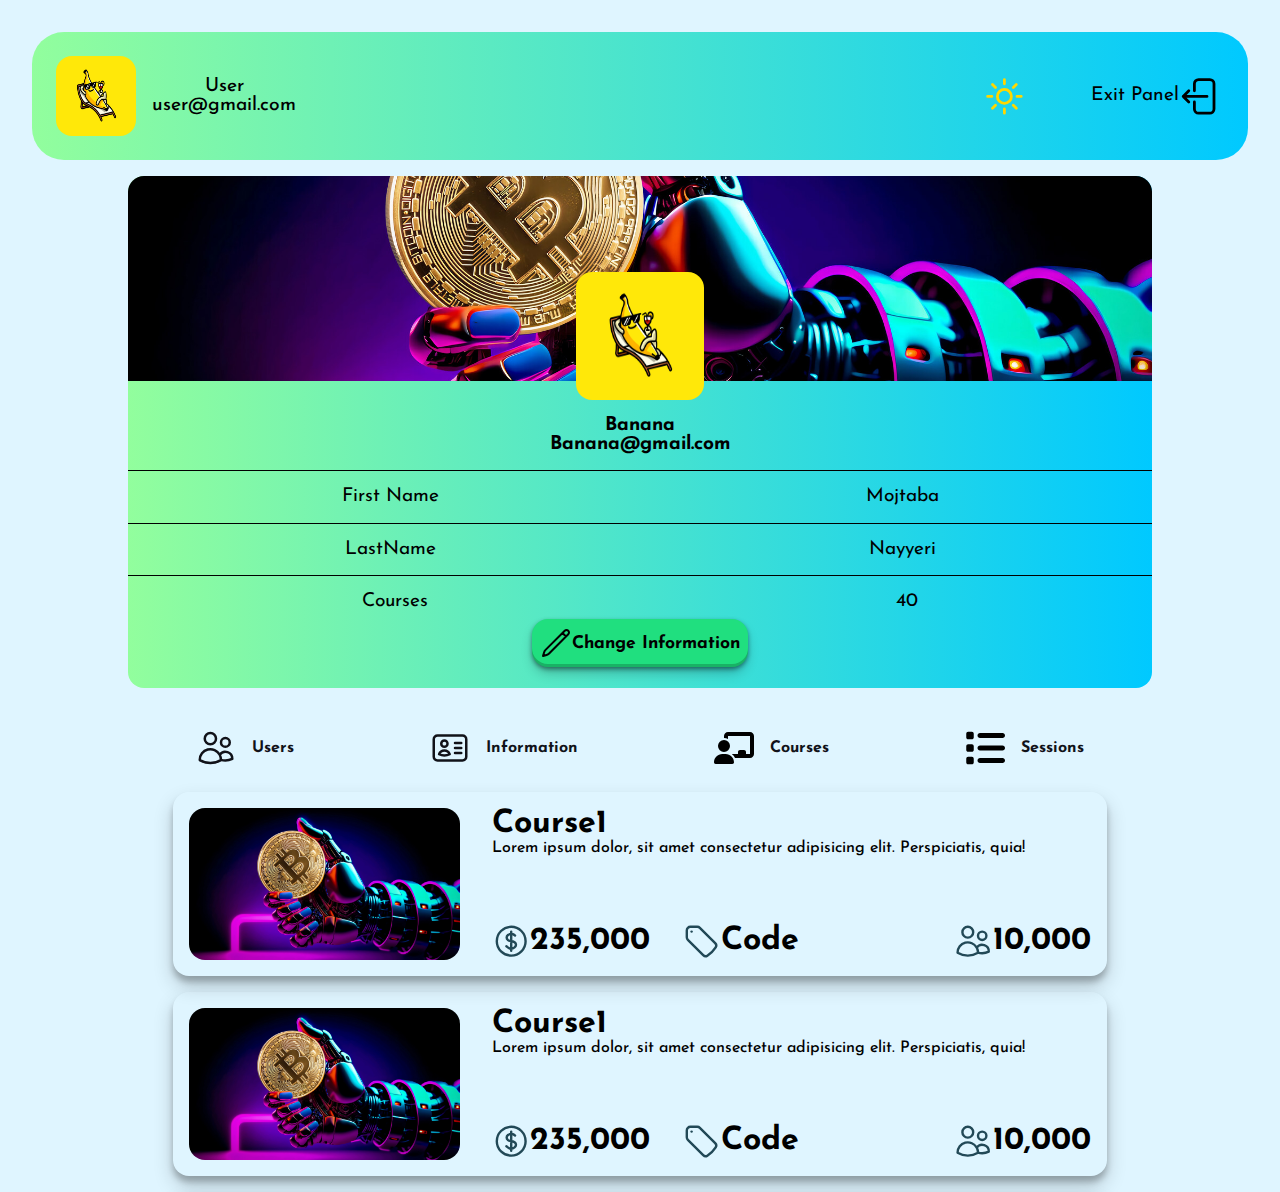
==== courses.html @ e2ca041e "Add Html Template And Css Styles For Courses Section" ====
<html lang="en">
  <head>
    <meta charset="UTF-8" />
    <meta name="viewport" content="width=device-width, initial-scale=1.0" />
    <title>Courses</title>
    <link rel="stylesheet" href="./css/courses.css" />
    <link rel="stylesheet" href="./css/responsive.css" />
  </head>
  <body>
    <svg class="svg-sprite">
      <symbol
        id="sun-icon"
        xmlns="http://www.w3.org/2000/svg"
        fill="none"
        viewBox="0 0 24 24"
        stroke-width="1.5"
        stroke="currentColor"
        class="w-6 h-6"
      >
        <path
          stroke-linecap="round"
          stroke-linejoin="round"
          d="M12 3v2.25m6.364.386-1.591 1.591M21 12h-2.25m-.386 6.364-1.591-1.591M12 18.75V21m-4.773-4.227-1.591 1.591M5.25 12H3m4.227-4.773L5.636 5.636M15.75 12a3.75 3.75 0 1 1-7.5 0 3.75 3.75 0 0 1 7.5 0Z"
        />
      </symbol>

      <symbol
        id="exit-icon"
        xmlns="http://www.w3.org/2000/svg"
        fill="none"
        viewBox="0 0 24 24"
        stroke-width="1.5"
        stroke="currentColor"
        class="w-6 h-6"
      >
        <path
          stroke-linecap="round"
          stroke-linejoin="round"
          d="M8.25 9V5.25A2.25 2.25 0 0 1 10.5 3h6a2.25 2.25 0 0 1 2.25 2.25v13.5A2.25 2.25 0 0 1 16.5 21h-6a2.25 2.25 0 0 1-2.25-2.25V15m-3 0-3-3m0 0 3-3m-3 3H15"
        />
      </symbol>

      <symbol
        id="user-icon"
        xmlns="http://www.w3.org/2000/svg"
        fill="none"
        viewBox="0 0 24 24"
        stroke-width="1.5"
        stroke="currentColor"
        class="w-6 h-6"
      >
        <path
          stroke-linecap="round"
          stroke-linejoin="round"
          d="M17.982 18.725A7.488 7.488 0 0 0 12 15.75a7.488 7.488 0 0 0-5.982 2.975m11.963 0a9 9 0 1 0-11.963 0m11.963 0A8.966 8.966 0 0 1 12 21a8.966 8.966 0 0 1-5.982-2.275M15 9.75a3 3 0 1 1-6 0 3 3 0 0 1 6 0Z"
        />
      </symbol>

      <symbol
        id="course-icon"
        xmlns="http://www.w3.org/2000/svg"
        viewBox="0 0 640 512"
      >
        <path
          d="M160 64c0-35.3 28.7-64 64-64H576c35.3 0 64 28.7 64 64V352c0 35.3-28.7 64-64 64H336.8c-11.8-25.5-29.9-47.5-52.4-64H384V320c0-17.7 14.3-32 32-32h64c17.7 0 32 14.3 32 32v32h64V64L224 64v49.1C205.2 102.2 183.3 96 160 96V64zm0 64a96 96 0 1 1 0 192 96 96 0 1 1 0-192zM133.3 352h53.3C260.3 352 320 411.7 320 485.3c0 14.7-11.9 26.7-26.7 26.7H26.7C11.9 512 0 500.1 0 485.3C0 411.7 59.7 352 133.3 352z"
        />
      </symbol>

      <symbol
        id="pen-icon"
        xmlns="http://www.w3.org/2000/svg"
        fill="none"
        viewBox="0 0 24 24"
        stroke-width="1.5"
        stroke="currentColor"
        class="w-6 h-6"
      >
        <path
          stroke-linecap="round"
          stroke-linejoin="round"
          d="m16.862 4.487 1.687-1.688a1.875 1.875 0 1 1 2.652 2.652L6.832 19.82a4.5 4.5 0 0 1-1.897 1.13l-2.685.8.8-2.685a4.5 4.5 0 0 1 1.13-1.897L16.863 4.487Zm0 0L19.5 7.125"
        />
      </symbol>

      <symbol
        id="users-icon"
        xmlns="http://www.w3.org/2000/svg"
        fill="none"
        viewBox="0 0 24 24"
        stroke-width="1.5"
        stroke="currentColor"
        class="w-6 h-6"
      >
        <path
          stroke-linecap="round"
          stroke-linejoin="round"
          d="M15 19.128a9.38 9.38 0 0 0 2.625.372 9.337 9.337 0 0 0 4.121-.952 4.125 4.125 0 0 0-7.533-2.493M15 19.128v-.003c0-1.113-.285-2.16-.786-3.07M15 19.128v.106A12.318 12.318 0 0 1 8.624 21c-2.331 0-4.512-.645-6.374-1.766l-.001-.109a6.375 6.375 0 0 1 11.964-3.07M12 6.375a3.375 3.375 0 1 1-6.75 0 3.375 3.375 0 0 1 6.75 0Zm8.25 2.25a2.625 2.625 0 1 1-5.25 0 2.625 2.625 0 0 1 5.25 0Z"
        />
      </symbol>

      <symbol
        id="info-icon"
        xmlns="http://www.w3.org/2000/svg"
        fill="none"
        viewBox="0 0 24 24"
        stroke-width="1.5"
        stroke="currentColor"
        class="w-6 h-6"
      >
        <path
          stroke-linecap="round"
          stroke-linejoin="round"
          d="M15 9h3.75M15 12h3.75M15 15h3.75M4.5 19.5h15a2.25 2.25 0 0 0 2.25-2.25V6.75A2.25 2.25 0 0 0 19.5 4.5h-15a2.25 2.25 0 0 0-2.25 2.25v10.5A2.25 2.25 0 0 0 4.5 19.5Zm6-10.125a1.875 1.875 0 1 1-3.75 0 1.875 1.875 0 0 1 3.75 0Zm1.294 6.336a6.721 6.721 0 0 1-3.17.789 6.721 6.721 0 0 1-3.168-.789 3.376 3.376 0 0 1 6.338 0Z"
        />
      </symbol>

      <symbol
        id="course-icon"
        xmlns="http://www.w3.org/2000/svg"
        viewBox="0 0 576 512"
      >
        <path
          d="M96 32C60.7 32 32 60.7 32 96V384H96V96l384 0V384h64V96c0-35.3-28.7-64-64-64H96zM224 384v32H32c-17.7 0-32 14.3-32 32s14.3 32 32 32H544c17.7 0 32-14.3 32-32s-14.3-32-32-32H416V384c0-17.7-14.3-32-32-32H256c-17.7 0-32 14.3-32 32z"
        />
      </symbol>

      <symbol
        id="session-icon"
        xmlns="http://www.w3.org/2000/svg"
        viewBox="0 0 512 512"
      >
        <path
          d="M40 48C26.7 48 16 58.7 16 72v48c0 13.3 10.7 24 24 24H88c13.3 0 24-10.7 24-24V72c0-13.3-10.7-24-24-24H40zM192 64c-17.7 0-32 14.3-32 32s14.3 32 32 32H480c17.7 0 32-14.3 32-32s-14.3-32-32-32H192zm0 160c-17.7 0-32 14.3-32 32s14.3 32 32 32H480c17.7 0 32-14.3 32-32s-14.3-32-32-32H192zm0 160c-17.7 0-32 14.3-32 32s14.3 32 32 32H480c17.7 0 32-14.3 32-32s-14.3-32-32-32H192zM16 232v48c0 13.3 10.7 24 24 24H88c13.3 0 24-10.7 24-24V232c0-13.3-10.7-24-24-24H40c-13.3 0-24 10.7-24 24zM40 368c-13.3 0-24 10.7-24 24v48c0 13.3 10.7 24 24 24H88c13.3 0 24-10.7 24-24V392c0-13.3-10.7-24-24-24H40z"
        />
      </symbol>

      <symbol
        id="search-icon"
        xmlns="http://www.w3.org/2000/svg"
        fill="none"
        viewBox="0 0 24 24"
        stroke-width="1.5"
        stroke="currentColor"
        class="w-6 h-6"
      >
        <path
          stroke-linecap="round"
          stroke-linejoin="round"
          d="m21 21-5.197-5.197m0 0A7.5 7.5 0 1 0 5.196 5.196a7.5 7.5 0 0 0 10.607 10.607Z"
        />
      </symbol>

      <symbol
        id="tab-user-icon"
        xmlns="http://www.w3.org/2000/svg"
        fill="none"
        viewBox="0 0 24 24"
        stroke-width="1.5"
        stroke="currentColor"
        class="w-6 h-6"
      >
        <path
          stroke-linecap="round"
          stroke-linejoin="round"
          d="M17.982 18.725A7.488 7.488 0 0 0 12 15.75a7.488 7.488 0 0 0-5.982 2.975m11.963 0a9 9 0 1 0-11.963 0m11.963 0A8.966 8.966 0 0 1 12 21a8.966 8.966 0 0 1-5.982-2.275M15 9.75a3 3 0 1 1-6 0 3 3 0 0 1 6 0Z"
        />
      </symbol>

      <symbol
        id="tab-eye-icon"
        xmlns="http://www.w3.org/2000/svg"
        fill="none"
        viewBox="0 0 24 24"
        stroke-width="1.5"
        stroke="currentColor"
        class="w-6 h-6"
      >
        <path
          stroke-linecap="round"
          stroke-linejoin="round"
          d="M2.036 12.322a1.012 1.012 0 0 1 0-.639C3.423 7.51 7.36 4.5 12 4.5c4.638 0 8.573 3.007 9.963 7.178.07.207.07.431 0 .639C20.577 16.49 16.64 19.5 12 19.5c-4.638 0-8.573-3.007-9.963-7.178Z"
        />
        <path
          stroke-linecap="round"
          stroke-linejoin="round"
          d="M15 12a3 3 0 1 1-6 0 3 3 0 0 1 6 0Z"
        />
      </symbol>

      <symbol
        id="tab-email-icon"
        xmlns="http://www.w3.org/2000/svg"
        fill="none"
        viewBox="0 0 24 24"
        stroke-width="1.5"
        stroke="currentColor"
        class="w-6 h-6"
      >
        <path
          stroke-linecap="round"
          stroke-linejoin="round"
          d="M21.75 6.75v10.5a2.25 2.25 0 0 1-2.25 2.25h-15a2.25 2.25 0 0 1-2.25-2.25V6.75m19.5 0A2.25 2.25 0 0 0 19.5 4.5h-15a2.25 2.25 0 0 0-2.25 2.25m19.5 0v.243a2.25 2.25 0 0 1-1.07 1.916l-7.5 4.615a2.25 2.25 0 0 1-2.36 0L3.32 8.91a2.25 2.25 0 0 1-1.07-1.916V6.75"
        />
      </symbol>

      <symbol
        id="money-icon"
        xmlns="http://www.w3.org/2000/svg"
        fill="none"
        viewBox="0 0 24 24"
        stroke-width="1.5"
        stroke="currentColor"
        class="w-6 h-6"
      >
        <path
          stroke-linecap="round"
          stroke-linejoin="round"
          d="M12 6v12m-3-2.818.879.659c1.171.879 3.07.879 4.242 0 1.172-.879 1.172-2.303 0-3.182C13.536 12.219 12.768 12 12 12c-.725 0-1.45-.22-2.003-.659-1.106-.879-1.106-2.303 0-3.182s2.9-.879 4.006 0l.415.33M21 12a9 9 0 1 1-18 0 9 9 0 0 1 18 0Z"
        />
      </symbol>

      <symbol
        id="category-icon"
        xmlns="http://www.w3.org/2000/svg"
        fill="none"
        viewBox="0 0 24 24"
        stroke-width="1.5"
        stroke="currentColor"
        class="w-6 h-6"
      >
        <path
          stroke-linecap="round"
          stroke-linejoin="round"
          d="M9.568 3H5.25A2.25 2.25 0 0 0 3 5.25v4.318c0 .597.237 1.17.659 1.591l9.581 9.581c.699.699 1.78.872 2.607.33a18.095 18.095 0 0 0 5.223-5.223c.542-.827.369-1.908-.33-2.607L11.16 3.66A2.25 2.25 0 0 0 9.568 3Z"
        />
        <path
          stroke-linecap="round"
          stroke-linejoin="round"
          d="M6 6h.008v.008H6V6Z"
        />
      </symbol>

      <symbol
        id="users-icon"
        xmlns="http://www.w3.org/2000/svg"
        fill="none"
        viewBox="0 0 24 24"
        stroke-width="1.5"
        stroke="currentColor"
        class="w-6 h-6"
      >
        <path
          stroke-linecap="round"
          stroke-linejoin="round"
          d="M18 18.72a9.094 9.094 0 0 0 3.741-.479 3 3 0 0 0-4.682-2.72m.94 3.198.001.031c0 .225-.012.447-.037.666A11.944 11.944 0 0 1 12 21c-2.17 0-4.207-.576-5.963-1.584A6.062 6.062 0 0 1 6 18.719m12 0a5.971 5.971 0 0 0-.941-3.197m0 0A5.995 5.995 0 0 0 12 12.75a5.995 5.995 0 0 0-5.058 2.772m0 0a3 3 0 0 0-4.681 2.72 8.986 8.986 0 0 0 3.74.477m.94-3.197a5.971 5.971 0 0 0-.94 3.197M15 6.75a3 3 0 1 1-6 0 3 3 0 0 1 6 0Zm6 3a2.25 2.25 0 1 1-4.5 0 2.25 2.25 0 0 1 4.5 0Zm-13.5 0a2.25 2.25 0 1 1-4.5 0 2.25 2.25 0 0 1 4.5 0Z"
        />
      </symbol>

      <symbol
        id="plus-icon"
        xmlns="http://www.w3.org/2000/svg"
        fill="none"
        viewBox="0 0 24 24"
        stroke-width="1.5"
        stroke="currentColor"
        class="w-6 h-6"
      >
        <path
          stroke-linecap="round"
          stroke-linejoin="round"
          d="M12 4.5v15m7.5-7.5h-15"
        />
      </symbol>
    </svg>

    <header class="header">
      <div class="container">
        <div class="header__wrapper">
          <div class="header__left">
            <div class="header__left-image">
              <img
                src="./images/banana.png"
                alt="user"
                class="header__left-image-img"
              />
            </div>
            <div class="header__left__infos">
              <span class="header__left__infos-username">user</span>
              <span class="header__left__infos-email">user@gmail.com</span>
            </div>
          </div>

          <div class="header__right">
            <span class="header__right__dark-light">
              <svg>
                <use href="#sun-icon"></use>
              </svg>
            </span>
            <span class="header__right__exit">
              Exit Panel

              <svg>
                <use href="#exit-icon"></use>
              </svg>
            </span>
          </div>
        </div>
      </div>
    </header>

    <main class="main">
      <div class="container">
        <div class="main__wrapper">
          <section class="user-info">
            <div class="user-info__top">
              <img
                src="./images/banana.png"
                alt="user"
                class="user-info__top-image"
              />
            </div>

            <div class="user-info__bottom">
              <div class="user-info__bottom-user">
                <span class="user-info__bottom-user-name">Banana</span>
                <span class="user-info__bottom-user-mail"
                  >Banana@gmail.com</span
                >
              </div>

              <div class="user-info__bottom__all-info">
                <div class="user-info__bottom__all-info__name">
                  <span class="user-info__bottom__all-info__name-text">
                    First Name
                  </span>
                  <span class="user-info__bottom__all-info__name-value">
                    Mojtaba
                  </span>
                </div>

                <div class="user-info__bottom__all-info__last-name">
                  <span class="user-info__bottom__all-info__last-name-text">
                    LastName
                  </span>
                  <span class="user-info__bottom__all-info__last-name-value">
                    Nayyeri
                  </span>
                </div>

                <div class="user-info__bottom__all-info__courses">
                  <span class="user-info__bottom__all-info__courses-text">
                    Courses
                  </span>
                  <span class="user-info__bottom__all-info__courses-value">
                    40
                  </span>
                </div>
              </div>
              <button class="user-info__bottom-btn">
                <svg>
                  <use href="#pen-icon"></use>
                </svg>
                Change Information
              </button>
            </div>
          </section>
          <!-- ! ////Tabs//// -->
          <section class="tabs">
            <div class="tabs__wrapper">
              <ul class="tabs__list">
                <li class="tabs__list__item">
                  <a href="#" class="tabs__list__item-link">
                    <svg>
                      <use href="#users-icon"></use>
                    </svg>
                    Users
                  </a>
                </li>
                <li class="tabs__list__item">
                  <a href="#" class="tabs__list__item-link">
                    <svg>
                      <use href="#info-icon"></use>
                    </svg>
                    Information
                  </a>
                </li>
                <li class="tabs__list__item">
                  <a href="#" class="tabs__list__item-link">
                    <svg>
                      <use href="#course-icon"></use>
                    </svg>
                    Courses
                  </a>
                </li>
                <li class="tabs__list__item">
                  <a href="#" class="tabs__list__item-link">
                    <svg>
                      <use href="#session-icon"></use>
                    </svg>
                    Sessions
                  </a>
                </li>
              </ul>
            </div>
            <!-- ! ////Courses//// -->
            <section class="courses">
              <div class="courses__item">
                <div class="courses__item__left">
                  <img
                    src="./images/bitcoin-robot.jpg"
                    alt="course"
                    class="courses__item__left-image"
                  />
                </div>

                <div class="courses__item__right">
                  <div class="courses__item__right__top">
                    <span class="courses__item__right__top-title">
                      Course1
                    </span>
                    <p class="courses__item__right__top-text">
                      Lorem ipsum dolor, sit amet consectetur adipisicing elit.
                      Perspiciatis, quia!
                    </p>
                  </div>

                  <div class="courses__item__right__bottom">
                    <div class="courses__item__right__bottom__left">
                      <span class="courses__item__right__bottom__left-price">
                        <svg>
                          <use href="#money-icon"></use>
                        </svg>
                        235,000
                      </span>
                      <span class="courses__item__right__bottom__left-category">
                        <svg>
                          <use href="#category-icon"></use>
                        </svg>
                        Code
                      </span>
                    </div>

                    <div class="courses__item__right__bottom__right">
                      <span class="courses__item__right__bottom__right-users">
                        <svg>
                          <use href="#users-icon"></use>
                        </svg>
                        10,000
                      </span>
                    </div>
                  </div>
                </div>
              </div>

              <div class="courses__item">
                <div class="courses__item__left">
                  <img
                    src="./images/bitcoin-robot.jpg"
                    alt="course"
                    class="courses__item__left-image"
                  />
                </div>

                <div class="courses__item__right">
                  <div class="courses__item__right__top">
                    <span class="courses__item__right__top-title">
                      Course1
                    </span>
                    <p class="courses__item__right__top-text">
                      Lorem ipsum dolor, sit amet consectetur adipisicing elit.
                      Perspiciatis, quia!
                    </p>
                  </div>

                  <div class="courses__item__right__bottom">
                    <div class="courses__item__right__bottom__left">
                      <span class="courses__item__right__bottom__left-price">
                        <svg>
                          <use href="#money-icon"></use>
                        </svg>
                        235,000
                      </span>
                      <span class="courses__item__right__bottom__left-category">
                        <svg>
                          <use href="#category-icon"></use>
                        </svg>
                        Code
                      </span>
                    </div>

                    <div class="courses__item__right__bottom__right">
                      <span class="courses__item__right__bottom__right-users">
                        <svg>
                          <use href="#users-icon"></use>
                        </svg>
                        10,000
                      </span>
                    </div>
                  </div>
                </div>
              </div>

              <div class="courses__item">
                <div class="courses__item__left">
                  <img
                    src="./images/bitcoin-robot.jpg"
                    alt="course"
                    class="courses__item__left-image"
                  />
                </div>

                <div class="courses__item__right">
                  <div class="courses__item__right__top">
                    <span class="courses__item__right__top-title">
                      Course1
                    </span>
                    <p class="courses__item__right__top-text">
                      Lorem ipsum dolor, sit amet consectetur adipisicing elit.
                      Perspiciatis, quia!
                    </p>
                  </div>

                  <div class="courses__item__right__bottom">
                    <div class="courses__item__right__bottom__left">
                      <span class="courses__item__right__bottom__left-price">
                        <svg>
                          <use href="#money-icon"></use>
                        </svg>
                        235,000
                      </span>
                      <span class="courses__item__right__bottom__left-category">
                        <svg>
                          <use href="#category-icon"></use>
                        </svg>
                        Code
                      </span>
                    </div>

                    <div class="courses__item__right__bottom__right">
                      <span class="courses__item__right__bottom__right-users">
                        <svg>
                          <use href="#users-icon"></use>
                        </svg>
                        10,000
                      </span>
                    </div>
                  </div>
                </div>
              </div>

              <div class="courses__item">
                <div class="courses__item__left">
                  <img
                    src="./images/bitcoin-robot.jpg"
                    alt="course"
                    class="courses__item__left-image"
                  />
                </div>

                <div class="courses__item__right">
                  <div class="courses__item__right__top">
                    <span class="courses__item__right__top-title">
                      Course1
                    </span>
                    <p class="courses__item__right__top-text">
                      Lorem ipsum dolor, sit amet consectetur adipisicing elit.
                      Perspiciatis, quia!
                    </p>
                  </div>

                  <div class="courses__item__right__bottom">
                    <div class="courses__item__right__bottom__left">
                      <span class="courses__item__right__bottom__left-price">
                        <svg>
                          <use href="#money-icon"></use>
                        </svg>
                        235,000
                      </span>
                      <span class="courses__item__right__bottom__left-category">
                        <svg>
                          <use href="#category-icon"></use>
                        </svg>
                        Code
                      </span>
                    </div>

                    <div class="courses__item__right__bottom__right">
                      <span class="courses__item__right__bottom__right-users">
                        <svg>
                          <use href="#users-icon"></use>
                        </svg>
                        10,000
                      </span>
                    </div>
                  </div>
                </div>
              </div>

              <button class="courses-btn">
                <svg>
                  <use href="#plus-icon"></use>
                </svg>
                Add New Course
              </button>
            </section>
          </section>
        </div>
      </div>
    </main>
  </body>
</html>
---- css/courses.css ----
/* ! Imports */
@import "./reset.css";
@import "./fonts.css";
@import "./header.css";
@import "./side-info.css";

:root {
  --mercury: #e5e5e5;
  --blueDianne: #224957;
  --aquaGreen: #20df7f;
  --white: #ffffff;
  --black: #111219;
  --strawberry: #ff204e;
  --pattensBlue: #dff5ff;
}
.title {
  font-size: 14rem;
}
.svg-box {
  display: none;
}

body {
  background-color: var(--pattensBlue);
}
.container {
  max-width: 1400px;
  margin: 0 auto;
}
.svg-sprite {
  display: none;
}

/* ! Courses Section */
.courses {
  height: 26rem;
  overflow-y: scroll;
}
.courses::-webkit-scrollbar {
  background-color: var(--pattensBlue);
}
.courses::-webkit-scrollbar-thumb {
  background: rgb(146, 254, 157);
  background: linear-gradient(
    90deg,
    rgba(146, 254, 157, 1) 0%,
    rgba(0, 201, 255, 1) 100%
  );
  border-radius: 1rem;
}

.courses__item {
  width: 88%;
  margin: 0 auto;
  display: flex;
  margin-top: 1rem;
  box-shadow: rgba(0, 0, 0, 0.19) 0px 10px 20px, rgba(0, 0, 0, 0.23) 0px 6px 6px;
  padding: 1rem;
  border-radius: 1rem;
}

.courses__item__left {
  width: 30%;
}

.courses__item__right {
  width: 70%;
}

.courses__item__left-image {
  width: 100%;
  border-radius: 1rem;
}

.courses__item__right {
  display: flex;
  flex-direction: column;
  justify-content: space-between;
}

.courses__item__right__top-title {
  font-size: 2rem;
  margin-left: 2rem;
  font-family: "josefin-bold", Courier, monospace;
}

.courses__item__right__top-text {
  margin-left: 2rem;
  font-family: "josefin-medium", Courier, monospace;
}

.courses__item__right__bottom {
  display: flex;
  align-items: center;
  justify-content: space-between;
}
.courses__item__right__bottom svg {
  width: 2.4rem;
  height: 2.4rem;
  color: var(--blueDianne);
}

.courses__item__right__bottom__left {
  display: flex;
  align-items: center;
}
.courses__item__right__bottom__left-price {
  display: flex;
  align-items: center;
  margin-right: 2rem;
  margin-left: 2rem;
  font-family: "josefin-bold", Courier, monospace;
  font-size: 2rem;
}

.courses__item__right__bottom__left-category {
  display: flex;
  align-items: center;
  font-size: 2rem;
  font-family: "josefin-bold", Courier, monospace;
}

.courses__item__right__bottom__right-users {
  display: flex;
  align-items: center;
  font-size: 2rem;
  font-family: "josefin-bold", Courier, monospace;
}

.courses-btn {
  display: flex;
  align-items: center;
  justify-content: center;
  margin: 0 auto;
  margin-top: 2rem;
  margin-bottom: 2rem;
  padding: 0.5rem;
  width: 16rem;
  font-family: "josefin-bold", Courier, monospace;
  font-size: 1.4rem;
  border: none;
  outline: none;
  border-radius: 1rem;
  background-color: var(--aquaGreen);
  box-shadow: rgba(0, 0, 0, 0.4) 0px 2px 4px,
    rgba(0, 0, 0, 0.3) 0px 7px 13px -3px, rgba(0, 0, 0, 0.2) 0px -3px 0px inset;
  cursor: pointer;
  transition: all 140ms ease-in;
}
.courses-btn:hover {
  box-shadow: none;
  transform: scale(1.04);
}
.courses-btn svg {
  width: 2rem;
  height: 2rem;
}
---- css/responsive.css ----
/*! ==============================Responsive MediaQueries ================================ */

/* *  ------------------------1400px------------------------ */
@media screen and (max-width: 1400px) {
  /* ! Header Section */
  .header {
    margin-right: 2rem;
    margin-left: 2rem;
  }
  /*! Users Section */
  .main__wrapper {
    flex-direction: column;
  }
  .user-info {
    width: 80%;
    margin: 0 auto;
    margin-top: 1rem;
  }
  .tabs {
    width: 80%;
    margin: 0 auto;
    margin-top: 2rem;
  }
  .user-info__bottom {
    width: 100%;
  }
  .user-info__bottom-btn {
    margin: 0 auto;
    margin-top: 0.5rem;
  }
}

/* *  ------------------------1280px------------------------ */
@media screen and (max-width: 1280px) {
}

/* *  ------------------------1255px------------------------ */
@media screen and (max-width: 1255px) {
  /* ! Information Section */
  .inforamtion__form__row1__inputs {
    flex-direction: column;
  }
  .inforamtion__form input {
    width: 100%;
  }
  .inforamtion__form__row2{
    margin-top: 4rem;
  }
}

/* *  ------------------------1230px------------------------ */

@media screen and (max-width: 1230px) {
}

/* *  ------------------------1200px------------------------ */
@media screen and (max-width: 1200px) {
}

/* *  ------------------------1140px------------------------ */
@media screen and (max-width: 1140px) {
}

/* *  ------------------------980px------------------------ */
@media screen and (max-width: 980px) {
    /* ! Information Section */
    .inforamtion__form__row1__inputs {
      flex-direction: column;
    }
    .inforamtion__form input {
      width: 100%;
    }
    .inforamtion__form__row2 input{
      width: 100%;
    }
    .inforamtion{
      padding: 1rem;
    }
    .inforamtion__form__row2__inputs{
      flex-direction: column;
    }
    .inforamtion__form__row3{
      margin-top: 8rem;
    }

}

/* *  ------------------------945px------------------------ */
@media screen and (max-width: 945px) {
}

/* *  ------------------------940px------------------------ */
@media screen and (max-width: 940px) {
}

/* *  ------------------------910px------------------------ */
@media screen and (max-width: 910px) {
}

/* *  ------------------------900px------------------------ */
@media screen and (max-width: 900px) {
}

/* *  ------------------------925px------------------------ */
@media screen and (max-width: 925px) {
}
/* *  ------------------------880px------------------------ */
@media screen and (max-width: 880px) {
}

/* *  ------------------------840px------------------------ */
@media screen and (max-width: 840px) {
}

/* *  ------------------------805px------------------------ */
@media screen and (max-width: 805px) {
  /*! Users Section */
  .users__list__item {
    flex-direction: column;
  }
  .users__list__item-left {
    margin-bottom: 1rem;
  }
  .tabs__list {
    flex-wrap: wrap;
  }
  .tabs__list__item {
    margin-bottom: 1rem;
  }
}

/* *  ------------------------740px------------------------ */
@media screen and (max-width: 740px) {
  /* ! Header Section */
  .header__wrapper {
    flex-direction: column;
  }
  .header__left {
    width: 20rem;
    margin: 0 auto;
    margin-bottom: 2rem;
  }
  .header__right {
    margin: 0 auto;
  }
}

/* *  ------------------------688px------------------------ */
@media screen and (max-width: 680px) {
  /* ! Login Page */
  .form {
    width: 28rem;
  }
}

/* *  ------------------------660px------------------------ */
@media screen and (max-width: 660px) {
}

/* *  ------------------------635px------------------------ */
@media screen and (max-width: 635px) {
}

/* *  ------------------------620px------------------------ */
@media screen and (max-width: 620px) {
}

/* *  ------------------------610px------------------------ */
@media screen and (max-width: 610px) {
}

/* *  ------------------------572px------------------------ */
@media screen and (max-width: 572px) {
  /* ! Login Page */
  .form {
    width: 24rem;
  }
}

/* *  ------------------------560px------------------------ */
@media screen and (max-width: 560px) {
}

/* *  ------------------------540px------------------------ */
@media screen and (max-width: 540px) {
}

/* *  ------------------------530px------------------------ */
@media screen and (max-width: 530px) {
  .form__reminder {
    flex-direction: column;
  }
  .form__reminder-box {
    margin-bottom: 2rem;
  }
}

/* *  ------------------------520px------------------------ */
@media screen and (max-width: 520px) {
  /* ! Login Page */
  .form input {
    padding: 1rem 5rem;
  }
    /* ! Information Section */
.inforamtion__form-btn{
  width: 12rem;
  font-size: 1.2rem;
}
}

/* *  ------------------------500px------------------------ */
@media screen and (max-width: 500px) {
  /* ! Login Page */
  .form {
    width: 18rem;
  }
  .form__user-row-icon,
  .form__password-row-icon,
  .form__email-row-icon {
    right: 3.4rem;
  }
  .form-btn {
    padding: 1rem 4rem;
  }
  /* ! Header Section */
  .header__left {
    width: 15rem;
  }
  .header__right__exit {
    flex-direction: column;
  }
  .header__right__exit svg {
    width: 2rem;
    height: 2rem;
  }
  /*! Users Section */
  .users__list__item-right {
    flex-direction: column;
  }
  .users__list__item-right-edit {
    display: block;
    margin: 0 auto;
    margin-bottom: 1rem;
  }
  .users__searchbox-btn {
    width: 8rem;
    flex-direction: column;
  }
}

/* *  ------------------------450px------------------------ */
@media screen and (max-width: 450px) {
}

/* *  ------------------------435px------------------------ */
@media screen and (max-width: 435px) {
  /* ! Login Page */
  .form input {
    padding: 1rem 2.8rem;
  }
  .form__user-row-icon,
  .form__password-row-icon,
  .form__email-row-icon {
    right: 3.4rem;
  }
}

/* *  ------------------------414px------------------------ */
@media screen and (max-width: 414px) {
  .form {
    width: 16rem;
  }
  .header__title,
  .form__title {
    font-size: 2rem;
  }
}

/* *  ------------------------400px------------------------ */
@media screen and (max-width: 400px) {
}

/* *  ------------------------380px------------------------ */
@media screen and (max-width: 380px) {
}

/* *  ------------------------365px------------------------ */
@media screen and (max-width: 365px) {
}
/* *  ------------------------357px------------------------ */
@media screen and (max-width: 357px) {
}

/* *  ------------------------336px------------------------ */
@media screen and (max-width: 336px) {
}

/* *  ------------------------305px------------------------ */
@media screen and (max-width: 305px) {
}

/* *  ------------------------294px------------------------ */
@media screen and (max-width: 294px) {
}

/* *  ------------------------240px------------------------ */
@media screen and (max-width: 240px) {
}
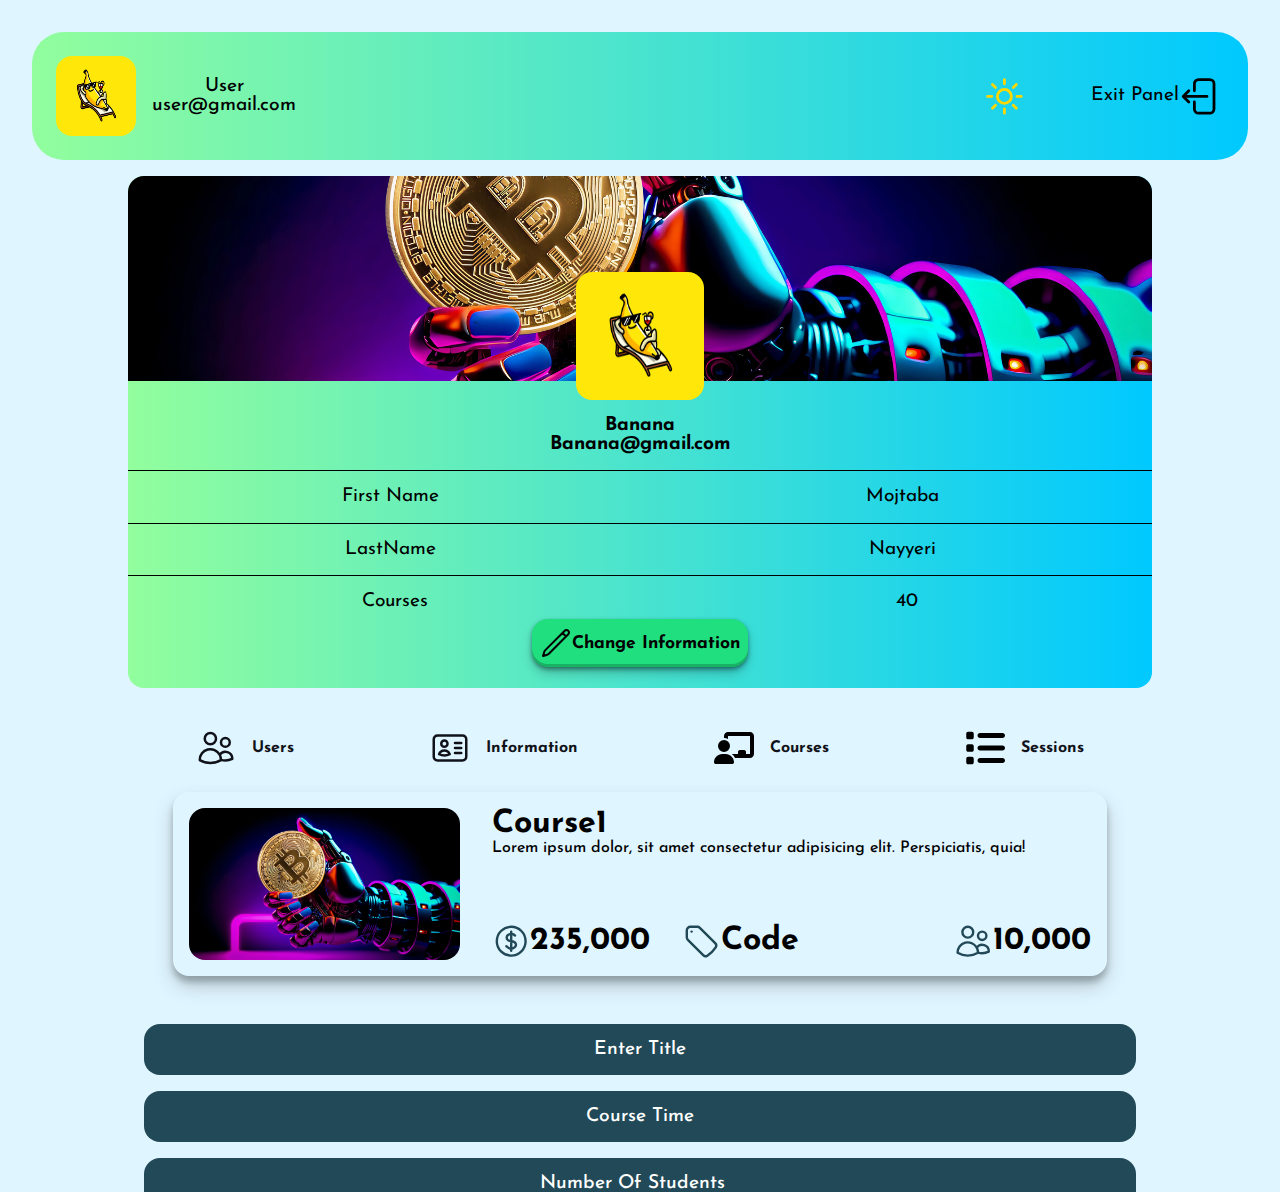
==== commit 28c7de59: "Add html Template And Css Styles For Course Modal" ====
--- a/courses.html
+++ b/courses.html
@@ -369,7 +369,7 @@
             <div class="tabs__wrapper">
               <ul class="tabs__list">
                 <li class="tabs__list__item">
-                  <a href="#" class="tabs__list__item-link">
+                  <a href="./users.html" class="tabs__list__item-link">
                     <svg>
                       <use href="#users-icon"></use>
                     </svg>
@@ -377,7 +377,7 @@
                   </a>
                 </li>
                 <li class="tabs__list__item">
-                  <a href="#" class="tabs__list__item-link">
+                  <a href="./information.html" class="tabs__list__item-link">
                     <svg>
                       <use href="#info-icon"></use>
                     </svg>
@@ -385,7 +385,7 @@
                   </a>
                 </li>
                 <li class="tabs__list__item">
-                  <a href="#" class="tabs__list__item-link">
+                  <a href="./courses.html" class="tabs__list__item-link">
                     <svg>
                       <use href="#course-icon"></use>
                     </svg>
@@ -393,7 +393,7 @@
                   </a>
                 </li>
                 <li class="tabs__list__item">
-                  <a href="#" class="tabs__list__item-link">
+                  <a href="./sessions.html" class="tabs__list__item-link">
                     <svg>
                       <use href="#session-icon"></use>
                     </svg>
@@ -452,160 +452,45 @@
                 </div>
               </div>
 
-              <div class="courses__item">
-                <div class="courses__item__left">
-                  <img
-                    src="./images/bitcoin-robot.jpg"
-                    alt="course"
-                    class="courses__item__left-image"
-                  />
-                </div>
-
-                <div class="courses__item__right">
-                  <div class="courses__item__right__top">
-                    <span class="courses__item__right__top-title">
-                      Course1
-                    </span>
-                    <p class="courses__item__right__top-text">
-                      Lorem ipsum dolor, sit amet consectetur adipisicing elit.
-                      Perspiciatis, quia!
-                    </p>
-                  </div>
-
-                  <div class="courses__item__right__bottom">
-                    <div class="courses__item__right__bottom__left">
-                      <span class="courses__item__right__bottom__left-price">
-                        <svg>
-                          <use href="#money-icon"></use>
-                        </svg>
-                        235,000
-                      </span>
-                      <span class="courses__item__right__bottom__left-category">
-                        <svg>
-                          <use href="#category-icon"></use>
-                        </svg>
-                        Code
-                      </span>
-                    </div>
-
-                    <div class="courses__item__right__bottom__right">
-                      <span class="courses__item__right__bottom__right-users">
-                        <svg>
-                          <use href="#users-icon"></use>
-                        </svg>
-                        10,000
-                      </span>
-                    </div>
-                  </div>
-                </div>
+
+
+              <div class="course__add-modal">
+                <input
+                  placeholder="Enter Title"
+                  type="text"
+                  class="course__add-modal-title"
+                />
+                <input
+                  placeholder="Course Time"
+                  type="text"
+                  class="course__add-modal-time"
+                />
+
+                <input
+                  placeholder="Number Of Students"
+                  type="number"
+                  class="course__add-modal-students"
+                />
+
+                <input
+                  placeholder="Enter Category"
+                  type="text"
+                  class="course__add-modal-category"
+                />
+                <textarea class="course__add-modal-body" placeholder="Enter Description" ></textarea>
+                <button class="courses-btn">
+                  <svg>
+                    <use href="#plus-icon"></use>
+                  </svg>
+                  Add New Course
+                </button>
               </div>
-
-              <div class="courses__item">
-                <div class="courses__item__left">
-                  <img
-                    src="./images/bitcoin-robot.jpg"
-                    alt="course"
-                    class="courses__item__left-image"
-                  />
-                </div>
-
-                <div class="courses__item__right">
-                  <div class="courses__item__right__top">
-                    <span class="courses__item__right__top-title">
-                      Course1
-                    </span>
-                    <p class="courses__item__right__top-text">
-                      Lorem ipsum dolor, sit amet consectetur adipisicing elit.
-                      Perspiciatis, quia!
-                    </p>
-                  </div>
-
-                  <div class="courses__item__right__bottom">
-                    <div class="courses__item__right__bottom__left">
-                      <span class="courses__item__right__bottom__left-price">
-                        <svg>
-                          <use href="#money-icon"></use>
-                        </svg>
-                        235,000
-                      </span>
-                      <span class="courses__item__right__bottom__left-category">
-                        <svg>
-                          <use href="#category-icon"></use>
-                        </svg>
-                        Code
-                      </span>
-                    </div>
-
-                    <div class="courses__item__right__bottom__right">
-                      <span class="courses__item__right__bottom__right-users">
-                        <svg>
-                          <use href="#users-icon"></use>
-                        </svg>
-                        10,000
-                      </span>
-                    </div>
-                  </div>
-                </div>
-              </div>
-
-              <div class="courses__item">
-                <div class="courses__item__left">
-                  <img
-                    src="./images/bitcoin-robot.jpg"
-                    alt="course"
-                    class="courses__item__left-image"
-                  />
-                </div>
-
-                <div class="courses__item__right">
-                  <div class="courses__item__right__top">
-                    <span class="courses__item__right__top-title">
-                      Course1
-                    </span>
-                    <p class="courses__item__right__top-text">
-                      Lorem ipsum dolor, sit amet consectetur adipisicing elit.
-                      Perspiciatis, quia!
-                    </p>
-                  </div>
-
-                  <div class="courses__item__right__bottom">
-                    <div class="courses__item__right__bottom__left">
-                      <span class="courses__item__right__bottom__left-price">
-                        <svg>
-                          <use href="#money-icon"></use>
-                        </svg>
-                        235,000
-                      </span>
-                      <span class="courses__item__right__bottom__left-category">
-                        <svg>
-                          <use href="#category-icon"></use>
-                        </svg>
-                        Code
-                      </span>
-                    </div>
-
-                    <div class="courses__item__right__bottom__right">
-                      <span class="courses__item__right__bottom__right-users">
-                        <svg>
-                          <use href="#users-icon"></use>
-                        </svg>
-                        10,000
-                      </span>
-                    </div>
-                  </div>
-                </div>
-              </div>
-
-              <button class="courses-btn">
-                <svg>
-                  <use href="#plus-icon"></use>
-                </svg>
-                Add New Course
-              </button>
             </section>
           </section>
         </div>
       </div>
     </main>
+
+    <script src="./scripts/courses.js"></script>
   </body>
 </html>
--- a/css/courses.css
+++ b/css/courses.css
@@ -155,3 +155,49 @@
   width: 2rem;
   height: 2rem;
 }
+
+/* ! Add Course Modal */
+
+.course__add-modal {
+  display: flex;
+  flex-direction: column;
+  /* background-color: red; */
+  /* width: 30rem; */
+  /* height: 15rem; */
+  padding: 1rem;
+  margin: 0 auto;
+  margin-bottom: 2rem;
+  margin-top: 2rem;
+}
+
+.course__add-modal input {
+  padding: 1rem;
+  margin-bottom: 1rem;
+  text-align: center;
+  font-family: "josefin-medium", Courier, monospace;
+  font-size: 1.2rem;
+  border: none;
+  outline: none;
+  border-radius: 1rem;
+  background-color: var(--blueDianne);
+  color: var(--white);
+}
+.course__add-modal input::placeholder {
+  color: var(--white);
+}
+
+.course__add-modal-body {
+  width: 100%;
+  height: 20rem;
+  padding: 1rem;
+  border: none;
+  outline: none;
+  border-radius: 1rem;
+  font-family: "josefin-medium", Courier, monospace;
+  background-color: var(--blueDianne);
+  color: var(--white);
+  font-size: 1.2rem;
+}
+.course__add-modal-body::placeholder {
+  color: var(--white);
+}
--- a/css/responsive.css
+++ b/css/responsive.css
@@ -28,6 +28,11 @@
     margin: 0 auto;
     margin-top: 0.5rem;
   }
+  /* ! Session Remove Modal */
+  .session-remove-modal {
+    left: 50%;
+    top: 140%;
+  }
 }
 
 /* *  ------------------------1280px------------------------ */
@@ -43,8 +48,25 @@
   .inforamtion__form input {
     width: 100%;
   }
-  .inforamtion__form__row2{
+  .inforamtion__form__row2 {
     margin-top: 4rem;
+  }
+  /* ! Sessions Section */
+  .sessions-form__row1,
+  .sessions-form__row2 {
+    flex-direction: column;
+  }
+  .sessions-form__row1 div,
+  .sessions-form__row2 div {
+    width: 100%;
+    margin-top: 1rem;
+  }
+  .sessions-form__row1 div input,
+  .sessions-form__row2 div input {
+    width: 100%;
+  }
+  .sessions-form__row2-course-select {
+    width: 100%;
   }
 }
 
@@ -59,30 +81,37 @@
 
 /* *  ------------------------1140px------------------------ */
 @media screen and (max-width: 1140px) {
+  /* ! Courses Section */
+  .courses__item__right__bottom {
+    flex-direction: column;
+    margin-top: 2rem;
+  }
+  .courses__item__left-image {
+    height: 100%;
+  }
 }
 
 /* *  ------------------------980px------------------------ */
 @media screen and (max-width: 980px) {
-    /* ! Information Section */
-    .inforamtion__form__row1__inputs {
-      flex-direction: column;
-    }
-    .inforamtion__form input {
-      width: 100%;
-    }
-    .inforamtion__form__row2 input{
-      width: 100%;
-    }
-    .inforamtion{
-      padding: 1rem;
-    }
-    .inforamtion__form__row2__inputs{
-      flex-direction: column;
-    }
-    .inforamtion__form__row3{
-      margin-top: 8rem;
-    }
-
+  /* ! Information Section */
+  .inforamtion__form__row1__inputs {
+    flex-direction: column;
+  }
+  .inforamtion__form input {
+    width: 100%;
+  }
+  .inforamtion__form__row2 input {
+    width: 100%;
+  }
+  .inforamtion {
+    padding: 1rem;
+  }
+  .inforamtion__form__row2__inputs {
+    flex-direction: column;
+  }
+  .inforamtion__form__row3 {
+    margin-top: 8rem;
+  }
 }
 
 /* *  ------------------------945px------------------------ */
@@ -95,6 +124,21 @@
 
 /* *  ------------------------910px------------------------ */
 @media screen and (max-width: 910px) {
+  /* ! Courses Section */
+  .courses__item {
+    flex-direction: column;
+  }
+  .courses__item__left {
+    width: 100%;
+  }
+  .courses__item__right {
+    width: 100%;
+    text-align: center;
+    margin-top: 1rem;
+  }
+  .courses__item__right__bottom__left {
+    flex-direction: column;
+  }
 }
 
 /* *  ------------------------900px------------------------ */
@@ -106,6 +150,21 @@
 }
 /* *  ------------------------880px------------------------ */
 @media screen and (max-width: 880px) {
+  /* ! Users Delete Modal  */
+  .users-modal-btns {
+    display: flex;
+    flex-direction: column;
+  }
+  .users-modal-no {
+    margin-top: 1rem;
+  }
+  .users-modal {
+    width: 20rem;
+  }
+  /* ! Session Remove Modal */
+  .session-remove-modal {
+    width: 25rem;
+  }
 }
 
 /* *  ------------------------840px------------------------ */
@@ -126,6 +185,11 @@
   }
   .tabs__list__item {
     margin-bottom: 1rem;
+  }
+  /* ! Session Remove Modal */
+  .session-remove-modal {
+    width: 22rem;
+    top: 154%;
   }
 }
 
@@ -151,6 +215,17 @@
   .form {
     width: 28rem;
   }
+  /* ! Session Remove Modal */
+  .session-remove-modal {
+    width: 20rem;
+  }
+  .session-remove-modal-btns {
+    display: flex;
+    flex-direction: column;
+  }
+  .session-remove-modal-btns button {
+    margin-bottom: 0.5rem;
+  }
 }
 
 /* *  ------------------------660px------------------------ */
@@ -163,6 +238,10 @@
 
 /* *  ------------------------620px------------------------ */
 @media screen and (max-width: 620px) {
+  /* ! Users Delete Modal  */
+  .users-modal {
+    width: 16rem;
+  }
 }
 
 /* *  ------------------------610px------------------------ */
@@ -175,6 +254,20 @@
   .form {
     width: 24rem;
   }
+  /* ! Sessions Section */
+  .session-item div {
+    flex-direction: column;
+    margin-bottom: 2rem;
+  }
+  .session-item div span {
+    margin-bottom: 1rem;
+  }
+  /* ! Session Remove Modal */
+  .session-remove-modal {
+    width: 12rem;
+    left: 49%;
+    top: 162%;
+  }
 }
 
 /* *  ------------------------560px------------------------ */
@@ -183,6 +276,15 @@
 
 /* *  ------------------------540px------------------------ */
 @media screen and (max-width: 540px) {
+  /* ! Courses Section */
+  .courses__item__right__bottom__left-price,
+  .courses__item__right__bottom__left-category,
+  .courses__item__right__bottom__right-users {
+    font-size: 1.2rem;
+  }
+  .courses-btn {
+    width: 12rem;
+  }
 }
 
 /* *  ------------------------530px------------------------ */
@@ -201,11 +303,11 @@
   .form input {
     padding: 1rem 5rem;
   }
-    /* ! Information Section */
-.inforamtion__form-btn{
-  width: 12rem;
-  font-size: 1.2rem;
-}
+  /* ! Information Section */
+  .inforamtion__form-btn {
+    width: 12rem;
+    font-size: 1.2rem;
+  }
 }
 
 /* *  ------------------------500px------------------------ */
@@ -246,6 +348,10 @@
     width: 8rem;
     flex-direction: column;
   }
+  /* ! Users Delete Modal  */
+  .users-modal {
+    width: 14rem;
+  }
 }
 
 /* *  ------------------------450px------------------------ */
@@ -263,6 +369,11 @@
   .form__email-row-icon {
     right: 3.4rem;
   }
+  /* ! Session Remove Modal */
+  .session-remove-modal {
+    left: 50%;
+    top: 118%;
+  }
 }
 
 /* *  ------------------------414px------------------------ */
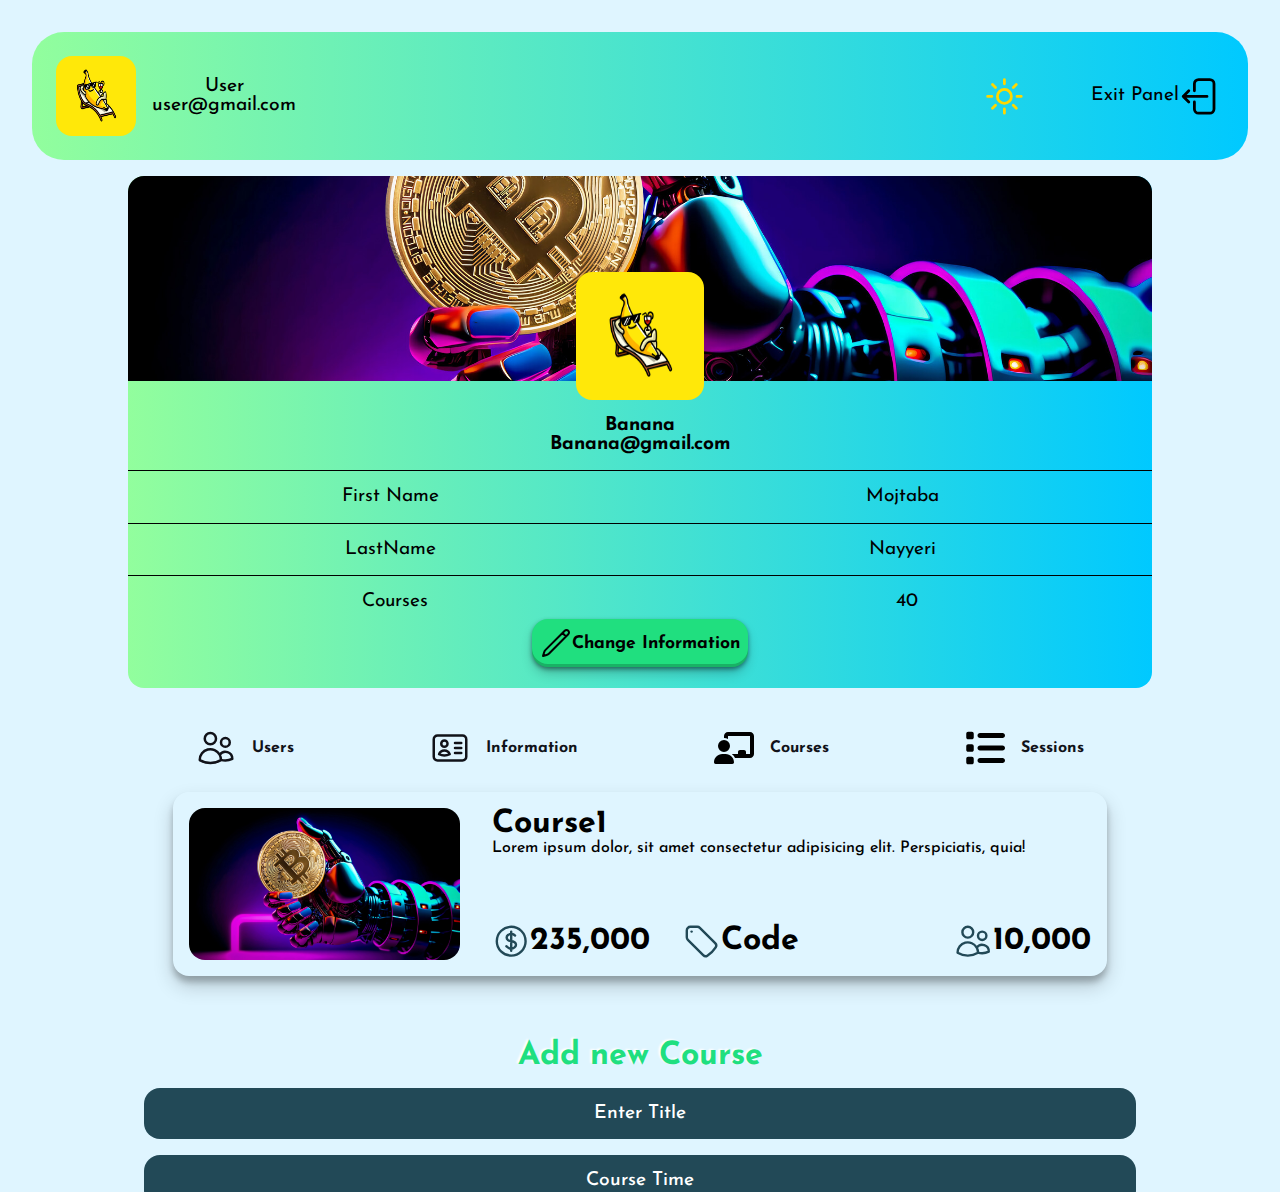
==== commit 25aecd69: "Add logic For Add New Course" ====
--- a/courses.html
+++ b/courses.html
@@ -455,6 +455,7 @@
 
 
               <div class="course__add-modal">
+                <h1 class="course__add-modal-text">Add new Course </h1>
                 <input
                   placeholder="Enter Title"
                   type="text"
@@ -464,6 +465,11 @@
                   placeholder="Course Time"
                   type="text"
                   class="course__add-modal-time"
+                />
+                <input
+                  placeholder="Course Price"
+                  type="text"
+                  class="course__add-modal-price"
                 />
 
                 <input
--- a/css/courses.css
+++ b/css/courses.css
@@ -201,3 +201,14 @@
 .course__add-modal-body::placeholder {
   color: var(--white);
 }
+
+.course__add-modal-text{
+  text-align: center;
+  font-family: "josefin-bold", Courier, monospace;
+  font-size:2rem;
+  margin-bottom: 1rem;
+  margin-top: 1rem;
+  color: var(--aquaGreen);
+  font-weight: bold;
+  text-shadow: -2px -1px 2px var(--white);
+}
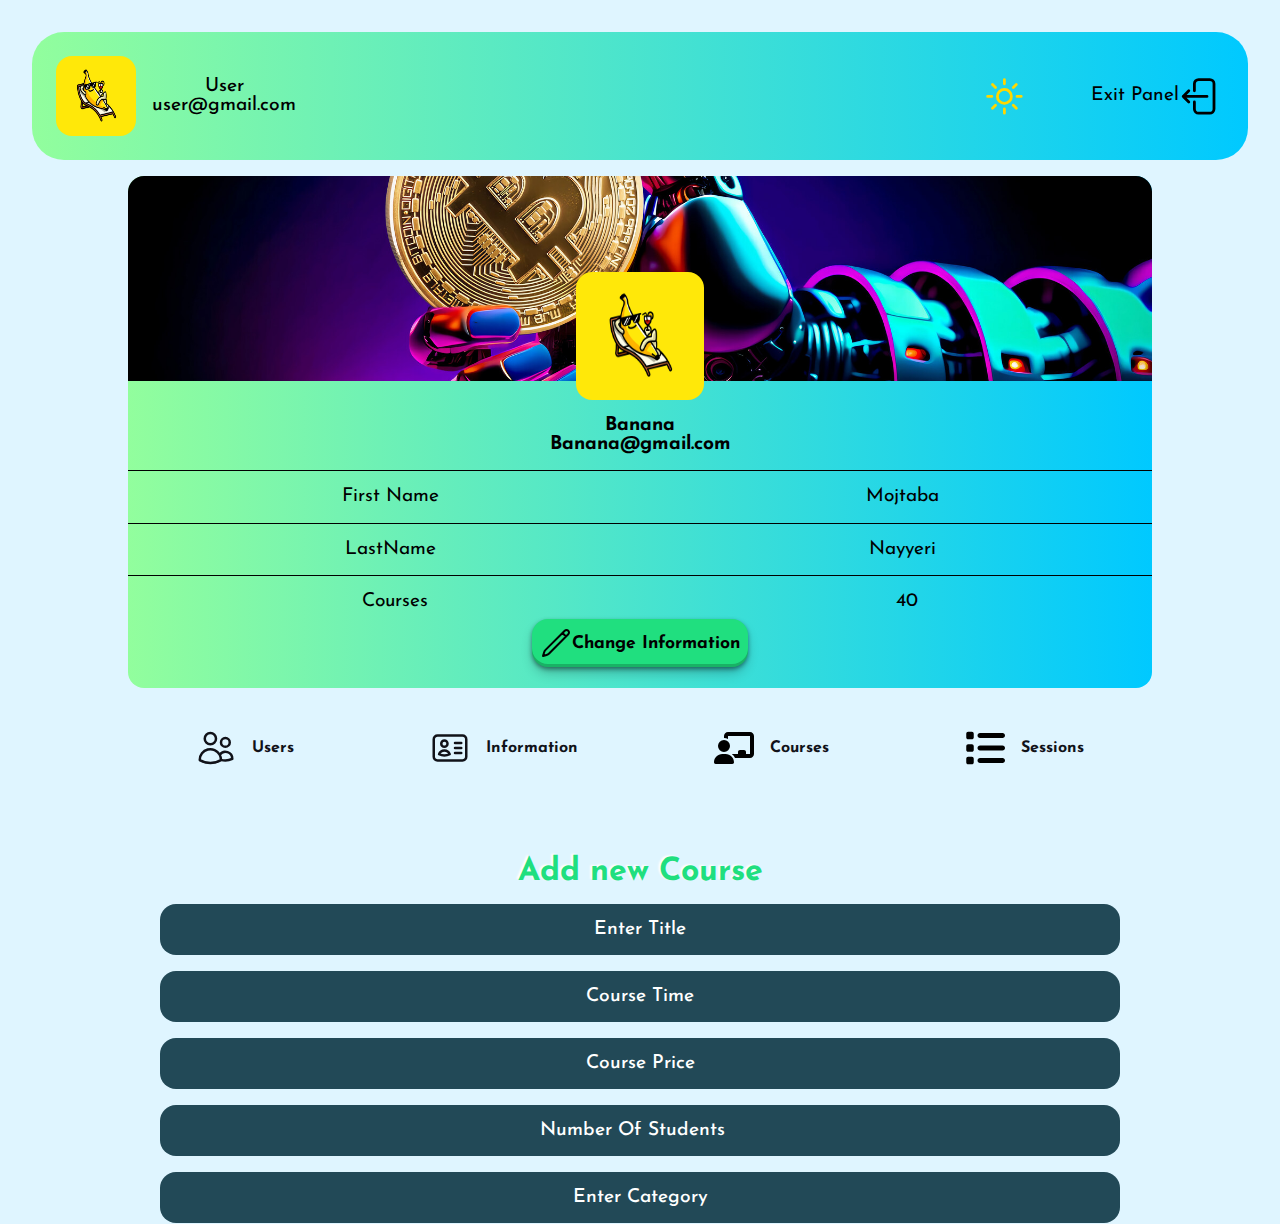
==== commit 80b5c9ee: "Refactor Course Item And Add Logic For Get Courses Data From Server" ====
--- a/courses.html
+++ b/courses.html
@@ -269,6 +269,38 @@
           stroke-linecap="round"
           stroke-linejoin="round"
           d="M12 4.5v15m7.5-7.5h-15"
+        />
+      </symbol>
+
+      <symbol
+        id="date-icon"
+        xmlns="http://www.w3.org/2000/svg"
+        fill="none"
+        viewBox="0 0 24 24"
+        stroke-width="1.5"
+        stroke="currentColor"
+        class="size-6"
+      >
+        <path
+          stroke-linecap="round"
+          stroke-linejoin="round"
+          d="M6.75 3v2.25M17.25 3v2.25M3 18.75V7.5a2.25 2.25 0 0 1 2.25-2.25h13.5A2.25 2.25 0 0 1 21 7.5v11.25m-18 0A2.25 2.25 0 0 0 5.25 21h13.5A2.25 2.25 0 0 0 21 18.75m-18 0v-7.5A2.25 2.25 0 0 1 5.25 9h13.5A2.25 2.25 0 0 1 21 11.25v7.5m-9-6h.008v.008H12v-.008ZM12 15h.008v.008H12V15Zm0 2.25h.008v.008H12v-.008ZM9.75 15h.008v.008H9.75V15Zm0 2.25h.008v.008H9.75v-.008ZM7.5 15h.008v.008H7.5V15Zm0 2.25h.008v.008H7.5v-.008Zm6.75-4.5h.008v.008h-.008v-.008Zm0 2.25h.008v.008h-.008V15Zm0 2.25h.008v.008h-.008v-.008Zm2.25-4.5h.008v.008H16.5v-.008Zm0 2.25h.008v.008H16.5V15Z"
+        />
+      </symbol>
+
+      <symbol
+        id="time-icon"
+        xmlns="http://www.w3.org/2000/svg"
+        fill="none"
+        viewBox="0 0 24 24"
+        stroke-width="1.5"
+        stroke="currentColor"
+        class="size-6"
+      >
+        <path
+          stroke-linecap="round"
+          stroke-linejoin="round"
+          d="M12 6v6h4.5m4.5 0a9 9 0 1 1-18 0 9 9 0 0 1 18 0Z"
         />
       </symbol>
     </svg>
@@ -404,58 +436,14 @@
             </div>
             <!-- ! ////Courses//// -->
             <section class="courses">
-              <div class="courses__item">
-                <div class="courses__item__left">
-                  <img
-                    src="./images/bitcoin-robot.jpg"
-                    alt="course"
-                    class="courses__item__left-image"
-                  />
-                </div>
-
-                <div class="courses__item__right">
-                  <div class="courses__item__right__top">
-                    <span class="courses__item__right__top-title">
-                      Course1
-                    </span>
-                    <p class="courses__item__right__top-text">
-                      Lorem ipsum dolor, sit amet consectetur adipisicing elit.
-                      Perspiciatis, quia!
-                    </p>
-                  </div>
-
-                  <div class="courses__item__right__bottom">
-                    <div class="courses__item__right__bottom__left">
-                      <span class="courses__item__right__bottom__left-price">
-                        <svg>
-                          <use href="#money-icon"></use>
-                        </svg>
-                        235,000
-                      </span>
-                      <span class="courses__item__right__bottom__left-category">
-                        <svg>
-                          <use href="#category-icon"></use>
-                        </svg>
-                        Code
-                      </span>
-                    </div>
-
-                    <div class="courses__item__right__bottom__right">
-                      <span class="courses__item__right__bottom__right-users">
-                        <svg>
-                          <use href="#users-icon"></use>
-                        </svg>
-                        10,000
-                      </span>
-                    </div>
-                  </div>
-                </div>
+
+              <div class="courses__wrapper">
+
+
               </div>
 
-
-
               <div class="course__add-modal">
-                <h1 class="course__add-modal-text">Add new Course </h1>
+                <h1 class="course__add-modal-text">Add new Course</h1>
                 <input
                   placeholder="Enter Title"
                   type="text"
@@ -483,7 +471,10 @@
                   type="text"
                   class="course__add-modal-category"
                 />
-                <textarea class="course__add-modal-body" placeholder="Enter Description" ></textarea>
+                <textarea
+                  class="course__add-modal-body"
+                  placeholder="Enter Description"
+                ></textarea>
                 <button class="courses-btn">
                   <svg>
                     <use href="#plus-icon"></use>
--- a/css/courses.css
+++ b/css/courses.css
@@ -35,6 +35,7 @@
 .courses {
   height: 26rem;
   overflow-y: scroll;
+  padding: 1rem;
 }
 .courses::-webkit-scrollbar {
   background-color: var(--pattensBlue);
@@ -49,82 +50,83 @@
   border-radius: 1rem;
 }
 
+/* ! Course Item */
+
 .courses__item {
-  width: 88%;
-  margin: 0 auto;
-  display: flex;
+  display: flex;
+  border-top-left-radius: 1rem;
+  border-bottom-left-radius: 1rem;
   margin-top: 1rem;
-  box-shadow: rgba(0, 0, 0, 0.19) 0px 10px 20px, rgba(0, 0, 0, 0.23) 0px 6px 6px;
-  padding: 1rem;
-  border-radius: 1rem;
-}
-
-.courses__item__left {
-  width: 30%;
-}
-
-.courses__item__right {
-  width: 70%;
-}
-
-.courses__item__left-image {
-  width: 100%;
-  border-radius: 1rem;
-}
-
-.courses__item__right {
+  border-radius: 1rem;
+  transition: all 140ms ease-in;
+  cursor: pointer;
+  box-shadow: rgba(0, 0, 0, 0.4) 0px 2px 4px,
+    rgba(0, 0, 0, 0.3) 0px 7px 13px -3px, rgba(0, 0, 0, 0.2) 0px -3px 0px inset;
+}
+.courses__item:hover {
+  transform: scale(1.02);
+}
+
+.courses__item-left {
+  width: 28%;
+}
+.courses__item-left-image {
+  width: 100%;
+  border-top-left-radius: 1rem;
+  border-bottom-left-radius: 1rem;
+  border-radius: 1rem;
+}
+
+.courses__item-right__bottom span svg {
+  width: 2rem;
+  height: 2rem;
+}
+
+.courses__item-right {
+  padding-top: 1rem;
+  width: 72%;
   display: flex;
   flex-direction: column;
   justify-content: space-between;
 }
 
-.courses__item__right__top-title {
-  font-size: 2rem;
-  margin-left: 2rem;
-  font-family: "josefin-bold", Courier, monospace;
-}
-
-.courses__item__right__top-text {
-  margin-left: 2rem;
-  font-family: "josefin-medium", Courier, monospace;
-}
-
-.courses__item__right__bottom {
-  display: flex;
-  align-items: center;
-  justify-content: space-between;
-}
-.courses__item__right__bottom svg {
-  width: 2.4rem;
-  height: 2.4rem;
-  color: var(--blueDianne);
-}
-
-.courses__item__right__bottom__left {
-  display: flex;
-  align-items: center;
-}
-.courses__item__right__bottom__left-price {
-  display: flex;
-  align-items: center;
-  margin-right: 2rem;
-  margin-left: 2rem;
-  font-family: "josefin-bold", Courier, monospace;
-  font-size: 2rem;
-}
-
-.courses__item__right__bottom__left-category {
-  display: flex;
-  align-items: center;
+.courses__item-right__top-title {
   font-size: 2rem;
   font-family: "josefin-bold", Courier, monospace;
-}
-
-.courses__item__right__bottom__right-users {
+  padding-left: 1rem;
+  text-transform: capitalize;
+}
+
+.courses__item-right__top-title-text {
+  font: 1.2rem;
+  font-family: "josefin-medium", Courier, monospace;
+  margin-top: 0.5rem;
+  padding-left: 1rem;
+  text-transform: capitalize;
+}
+
+.courses__item-right__bottom {
   display: flex;
   align-items: center;
-  font-size: 2rem;
-  font-family: "josefin-bold", Courier, monospace;
+  justify-content: space-around;
+  width: 100%;
+  margin-top: 1.4rem;
+  width: 100%;
+  padding-bottom: 0.5rem;
+}
+.courses__item-right__bottom span {
+  display: flex;
+  align-items: center;
+  width: 100%;
+  padding-left: 1rem;
+  font-family: "josefin-medium", Courier, monospace;
+  text-transform: capitalize;
+}
+
+.courses__item-right__bottom-release {
+  font-family: "parastoo", Courier, monospace;
+  font-weight: 600;
+  text-align: center;
 }
 
 .courses-btn {
@@ -202,10 +204,10 @@
   color: var(--white);
 }
 
-.course__add-modal-text{
+.course__add-modal-text {
   text-align: center;
   font-family: "josefin-bold", Courier, monospace;
-  font-size:2rem;
+  font-size: 2rem;
   margin-bottom: 1rem;
   margin-top: 1rem;
   color: var(--aquaGreen);
--- a/css/responsive.css
+++ b/css/responsive.css
@@ -77,6 +77,25 @@
 
 /* *  ------------------------1200px------------------------ */
 @media screen and (max-width: 1200px) {
+  /*! Courses Item */
+  .courses__item {
+    flex-direction: column;
+  }
+  .courses__item-left {
+    width: 100%;
+  }
+  .courses__item-right {
+    width: 100%;
+  }
+  .courses__item-right__top-title {
+    text-align: center;
+  }
+  .courses__item-right__top-title-text {
+    text-align: center;
+  }
+  .courses__item-right__bottom span {
+    flex-direction: column;
+  }
 }
 
 /* *  ------------------------1140px------------------------ */
@@ -352,6 +371,15 @@
   .users-modal {
     width: 14rem;
   }
+  /*! Courses Item */
+  .courses__item-right__bottom {
+    flex-direction: column;
+  }
+  .courses__item-right__bottom span {
+    flex-direction: row;
+    justify-content: space-around;
+    align-items: center;
+  }
 }
 
 /* *  ------------------------450px------------------------ */
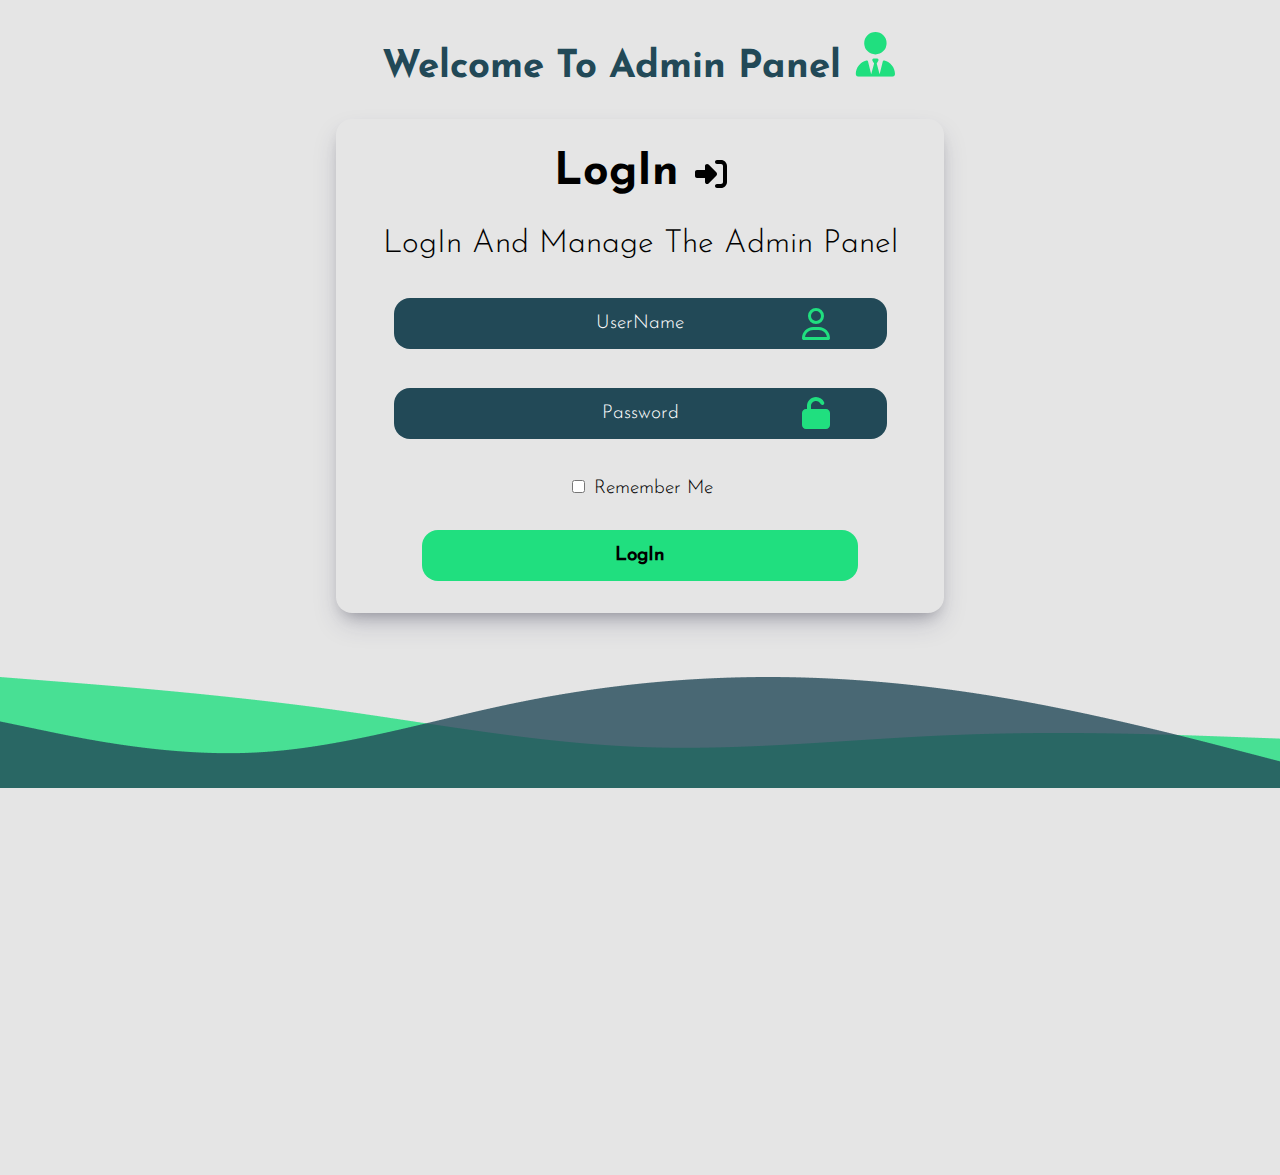
==== commit fee59036: "Add Logic For Show Admin Info In SideMenu And Add Some Change To Header" ====
--- a/courses.html
+++ b/courses.html
@@ -309,17 +309,7 @@
       <div class="container">
         <div class="header__wrapper">
           <div class="header__left">
-            <div class="header__left-image">
-              <img
-                src="./images/banana.png"
-                alt="user"
-                class="header__left-image-img"
-              />
-            </div>
-            <div class="header__left__infos">
-              <span class="header__left__infos-username">user</span>
-              <span class="header__left__infos-email">user@gmail.com</span>
-            </div>
+            <div id="clock"></div>
           </div>
 
           <div class="header__right">
@@ -344,57 +334,7 @@
       <div class="container">
         <div class="main__wrapper">
           <section class="user-info">
-            <div class="user-info__top">
-              <img
-                src="./images/banana.png"
-                alt="user"
-                class="user-info__top-image"
-              />
-            </div>
-
-            <div class="user-info__bottom">
-              <div class="user-info__bottom-user">
-                <span class="user-info__bottom-user-name">Banana</span>
-                <span class="user-info__bottom-user-mail"
-                  >Banana@gmail.com</span
-                >
-              </div>
-
-              <div class="user-info__bottom__all-info">
-                <div class="user-info__bottom__all-info__name">
-                  <span class="user-info__bottom__all-info__name-text">
-                    First Name
-                  </span>
-                  <span class="user-info__bottom__all-info__name-value">
-                    Mojtaba
-                  </span>
-                </div>
-
-                <div class="user-info__bottom__all-info__last-name">
-                  <span class="user-info__bottom__all-info__last-name-text">
-                    LastName
-                  </span>
-                  <span class="user-info__bottom__all-info__last-name-value">
-                    Nayyeri
-                  </span>
-                </div>
-
-                <div class="user-info__bottom__all-info__courses">
-                  <span class="user-info__bottom__all-info__courses-text">
-                    Courses
-                  </span>
-                  <span class="user-info__bottom__all-info__courses-value">
-                    40
-                  </span>
-                </div>
-              </div>
-              <button class="user-info__bottom-btn">
-                <svg>
-                  <use href="#pen-icon"></use>
-                </svg>
-                Change Information
-              </button>
-            </div>
+            <!-- ! Complete With JS -->
           </section>
           <!-- ! ////Tabs//// -->
           <section class="tabs">
@@ -489,5 +429,7 @@
     </main>
 
     <script src="./scripts/courses.js"></script>
+    <script src="./scripts/shared.js"></script>
+
   </body>
 </html>
